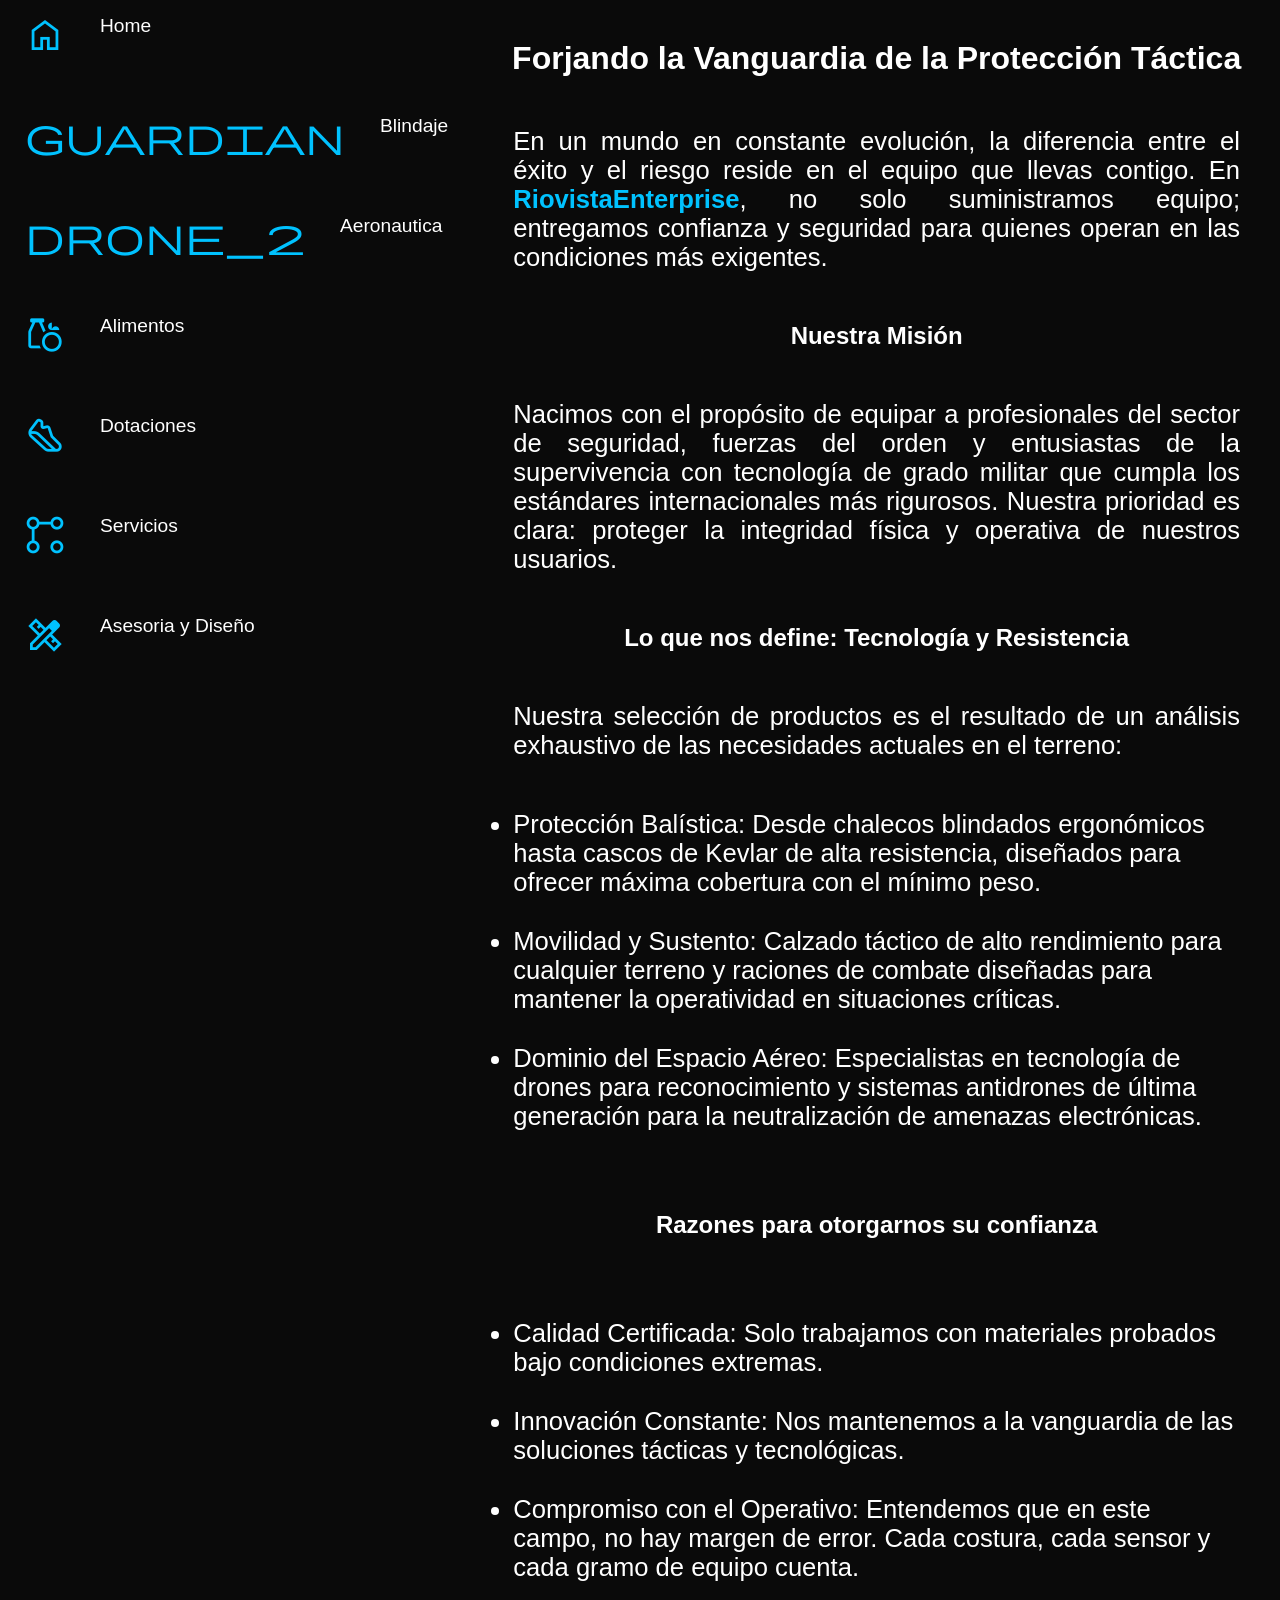
==== about.html @ 08681072 "281630ene26" ====
<!DOCTYPE html>
<html lang="en">
<head>
    <meta charset="UTF-8">
    <meta name="viewport" content="width=device-width, initial-scale=1.0">
    <link href="https://fonts.googleapis.com/css2?family=Material+Symbols+Outlined" rel="stylesheet" />
    <link rel="stylesheet" href="css/about.css">
    <title>Document</title>
</head>
<body>
    <header>
        <div class="header-containt">
            <div class="header-wrap">

            </div>
        </div>
    </header>
<main class="main">
        <div class="aside__contain"> 
            <aside class="sidebar">
                <nav class="aside__nav">
                    <ul class="ul__aside___nav">
                        <li class="aside__item"><span class="material-symbols-outlined">home</span><a href="index.html">Home</a></li>
                        <li class="aside__item"><span class="material-symbols-outlined">guardian</span><a href="blindaje.html">Blindaje</a></li>
                        <li class="aside__item"><span class="material-symbols-outlined">drone_2</span><a href="">Aeronautica</a></li>
                        <li class="aside__item"><span class="material-symbols-outlined">grocery</span><a href="">Alimentos</a></li>
                        <li class="aside__item"><span class="material-symbols-outlined">steps</span><a href="">Dotaciones</a></li>
                        <li class="aside__item"><span class="material-symbols-outlined">linked_services</span><a href="">Servicios</a></li>
                        <li class="aside__item"><span class="material-symbols-outlined">design_services</span><a href="">Asesoria y Diseño</a></li>
                    </ul>
                </nav>
            </aside>
        </div>
        <div class="main__content">
            <h1>Forjando la Vanguardia de la Protección Táctica</h1>
            <p>En un mundo en constante evolución, la diferencia entre el éxito y el riesgo reside en el equipo que llevas contigo. En <strong style="color: #00C2FF;">RiovistaEnterprise</strong>, no solo suministramos equipo; entregamos confianza y seguridad para quienes operan en las condiciones más exigentes.</p>
            <h2>Nuestra Misión</h2>
            <p>Nacimos con el propósito de equipar a profesionales del sector de seguridad, fuerzas del orden y entusiastas de la supervivencia con tecnología de grado militar que cumpla los estándares internacionales más rigurosos. Nuestra prioridad es clara: proteger la integridad física y operativa de nuestros usuarios.</p>
            <h2>Lo que nos define: Tecnología y Resistencia</h2>
            <p>Nuestra selección de productos es el resultado de un análisis exhaustivo de las necesidades actuales en el terreno:</p>
            <ul>
                <li>Protección Balística: Desde chalecos blindados ergonómicos hasta cascos de Kevlar de alta resistencia, diseñados para ofrecer máxima cobertura con el mínimo peso.</li>
                <li>Movilidad y Sustento: Calzado táctico de alto rendimiento para cualquier terreno y raciones de combate diseñadas para mantener la operatividad en situaciones críticas.</li>
                <li>Dominio del Espacio Aéreo: Especialistas en tecnología de drones para reconocimiento y sistemas antidrones de última generación para la neutralización de amenazas electrónicas.</li>
            </ul>
            <h2>Razones para otorgarnos su confianza</h2>
            <ul>
                <li>Calidad Certificada: Solo trabajamos con materiales probados bajo condiciones extremas.</li>
                <li>Innovación Constante: Nos mantenemos a la vanguardia de las soluciones tácticas y tecnológicas.</li>
                <li>Compromiso con el Operativo: Entendemos que en este campo, no hay margen de error. Cada costura, cada sensor y cada gramo de equipo cuenta.</li>
            </ul>
        </div>
</main>
---- css/about.css ----
:root {
    --bg-main: #0A0A0A;
    --bg-panel: #1F1F1F;
    --text-main: #FFFFFF;
    --text-muted: #B0B0B0;
    --accent-blue: #00C2FF; /* Cyber Blue */
    --accent-red: #FF3B30;   /* Warning/Action */
    --accent-yellow: #FFCC00;
    --font-main: clamp(1rem, 1.5vw, 3rem);
    --sidebar-width: clamp(200px, 4vw +1rem, 600px);
    --width-img: clamp(210px, 100% , 700px);
    --font-p-ul-li-a:clamp(1rem, 1.5vw, 2rem);
    --font-icon:clamp(1.7rem,  4vw, 2.5rem);
    --accent-color: #00ff41;
}
*{
    padding: 0;
    margin: 0;
}
body{
    margin: 0;
    padding: 0;
    background-color: var(--bg-main);
    display: flex;
    justify-content: center;
    align-items: center;
    font-family: 'Lucida Sans', 'Lucida Sans Regular', 'Lucida Grande', 'Lucida Sans Unicode', Geneva, Verdana, sans-serif;
}
.header-containt{
    container: header / inline-size;
}
.header-wrap{
    width: 100%;
    height: 200px;
}
.sidebar{
    padding: 0;
    width: var(--sidebar-width);
    position: sticky ;
    top: 0;
}
.main{
    width: 100dvw;
    display: flex;
    color: var(--text-main);
    container: main / inline-size;
}
.aside__contain{
    width: var(--sidebar-width);
}
.ul__aside___nav{
    list-style: none;
    text-align: start;
    padding: 0;    
}
.ul__aside___nav{
    display: flex;
    flex-direction: column;
    justify-content: center;
    list-style: none;
    width: var(--sidebar-width);
}
.ul__aside___nav span{
    width: var(--sidebar-width);
    font-size: var(--font-icon);
}
.ul__aside___nav li {
    display: flex;
    margin: 15px;
    color: var(--accent-blue);
    width: var(--sidebar-width);
}
.ul__aside___nav a{
    text-decoration: none;
    margin-left: 5px;
    color: var(--text-main);
    font-size: var(--font-main);
    width: var(--sidebar-width);
    padding-left: 30px;
}
.aside__item{
    padding: 0 10px;
    border-radius: 10px;
}
.aside__item:hover{
    background-color: rgba(0, 194, 255, 0.1);
    color: var(--text-main);
}
h1, h2{
    text-align: center;
    margin: 40px 0;
}
p{
    padding: 10px 40px;
    text-align: justify;
    writing-mode: balance;
    font-size: clamp(2vw, 19px ,4vw);

}
ul{
    padding: 40px;
    display: flex;
    gap: 30px;
    flex-wrap: wrap;
    font-size: clamp(2vw, 19px ,4vw);
}


/*---------------------- medias querrys---------------------*/

@container main (max-width: 700px){
        .grid-content{
            grid-template-columns:  1fr;    
            gap: 1rem;
            width: 100%;
        }
        .aside__contain{
            display: none;
        }
        .items-foot{
            padding: 40px;
        }
}
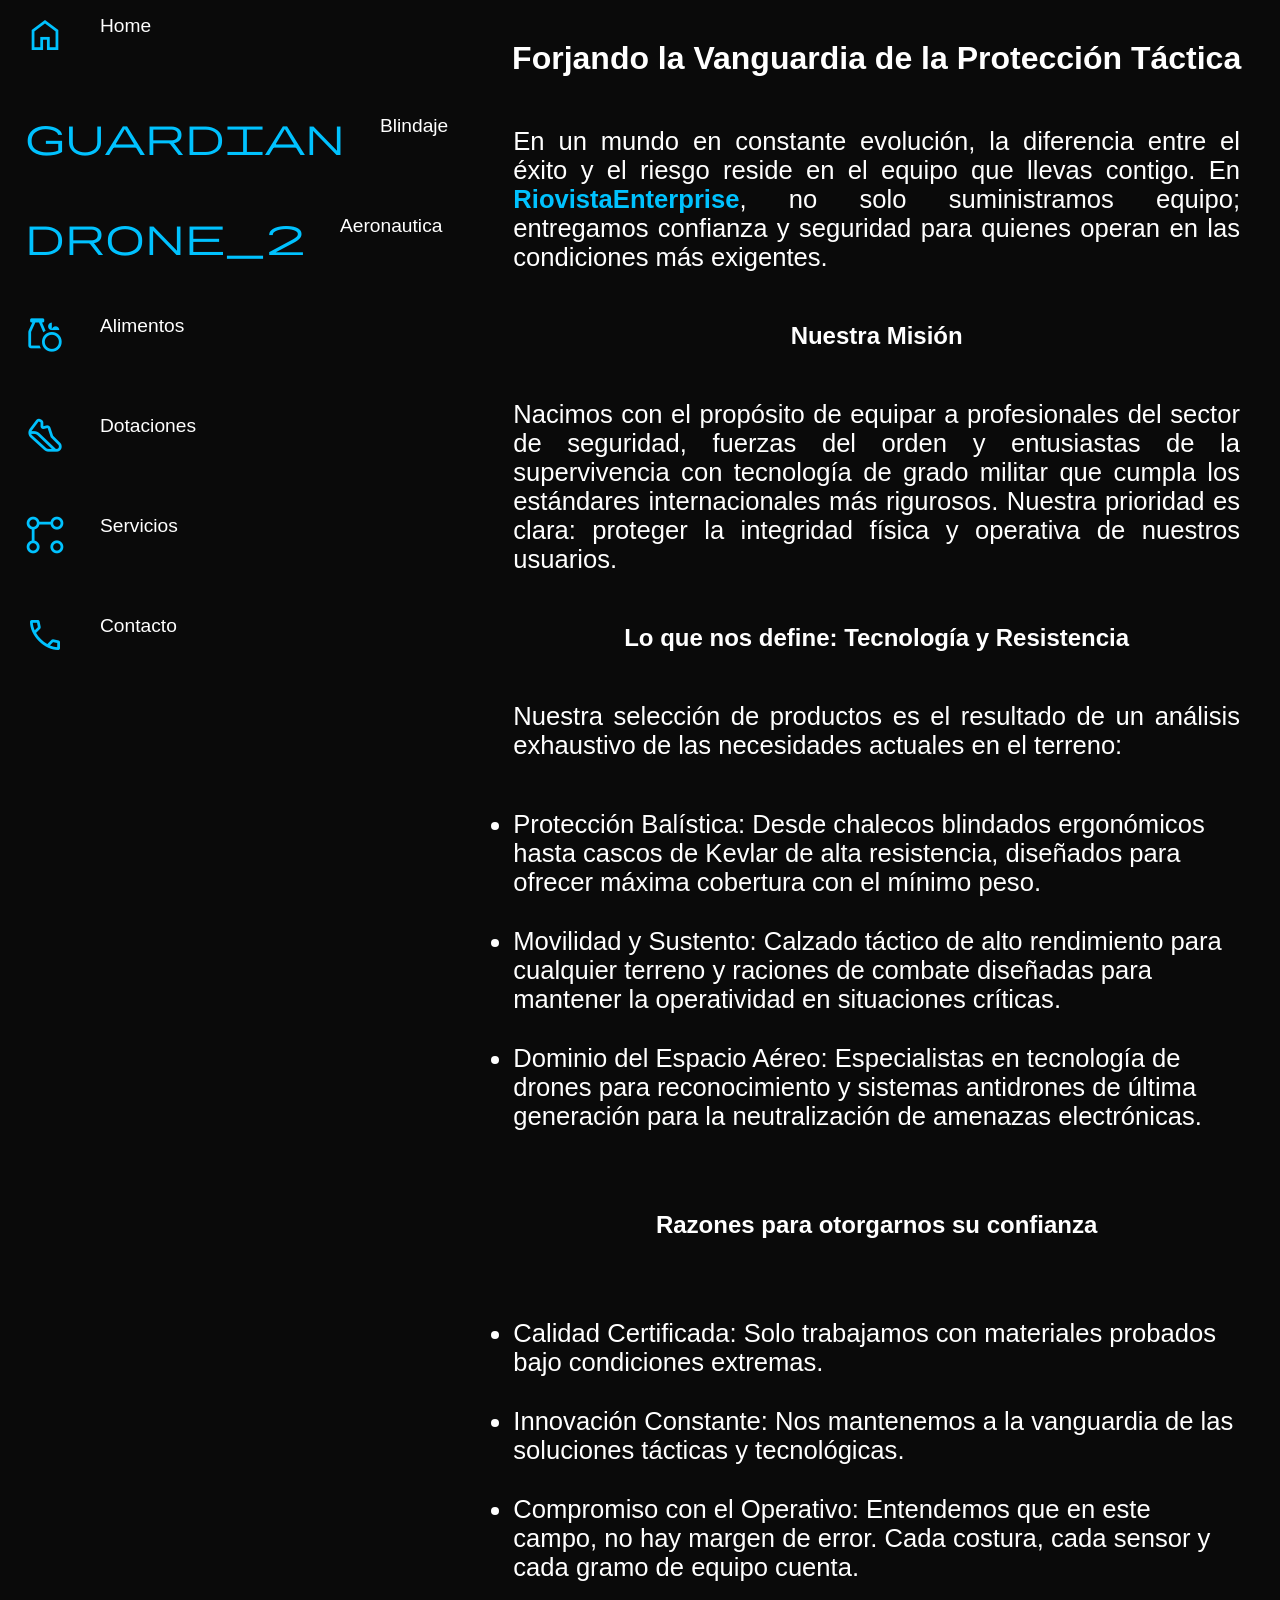
==== commit 094cf555: "20feb1700feb" ====
--- a/about.html
+++ b/about.html
@@ -5,7 +5,8 @@
     <meta name="viewport" content="width=device-width, initial-scale=1.0">
     <link href="https://fonts.googleapis.com/css2?family=Material+Symbols+Outlined" rel="stylesheet" />
     <link rel="stylesheet" href="css/about.css">
-    <title>Document</title>
+    <link rel="icon" href="imagenes/imagenes-index/temporales-IA/icon.png">
+    <title>About</title>
 </head>
 <body>
     <header>
@@ -26,7 +27,7 @@
                         <li class="aside__item"><span class="material-symbols-outlined">grocery</span><a href="">Alimentos</a></li>
                         <li class="aside__item"><span class="material-symbols-outlined">steps</span><a href="">Dotaciones</a></li>
                         <li class="aside__item"><span class="material-symbols-outlined">linked_services</span><a href="">Servicios</a></li>
-                        <li class="aside__item"><span class="material-symbols-outlined">design_services</span><a href="">Asesoria y Diseño</a></li>
+                        <li class="aside__item"><span class="material-symbols-outlined">call</span><a href="contacto.html">Contacto</a></li>
                     </ul>
                 </nav>
             </aside>
